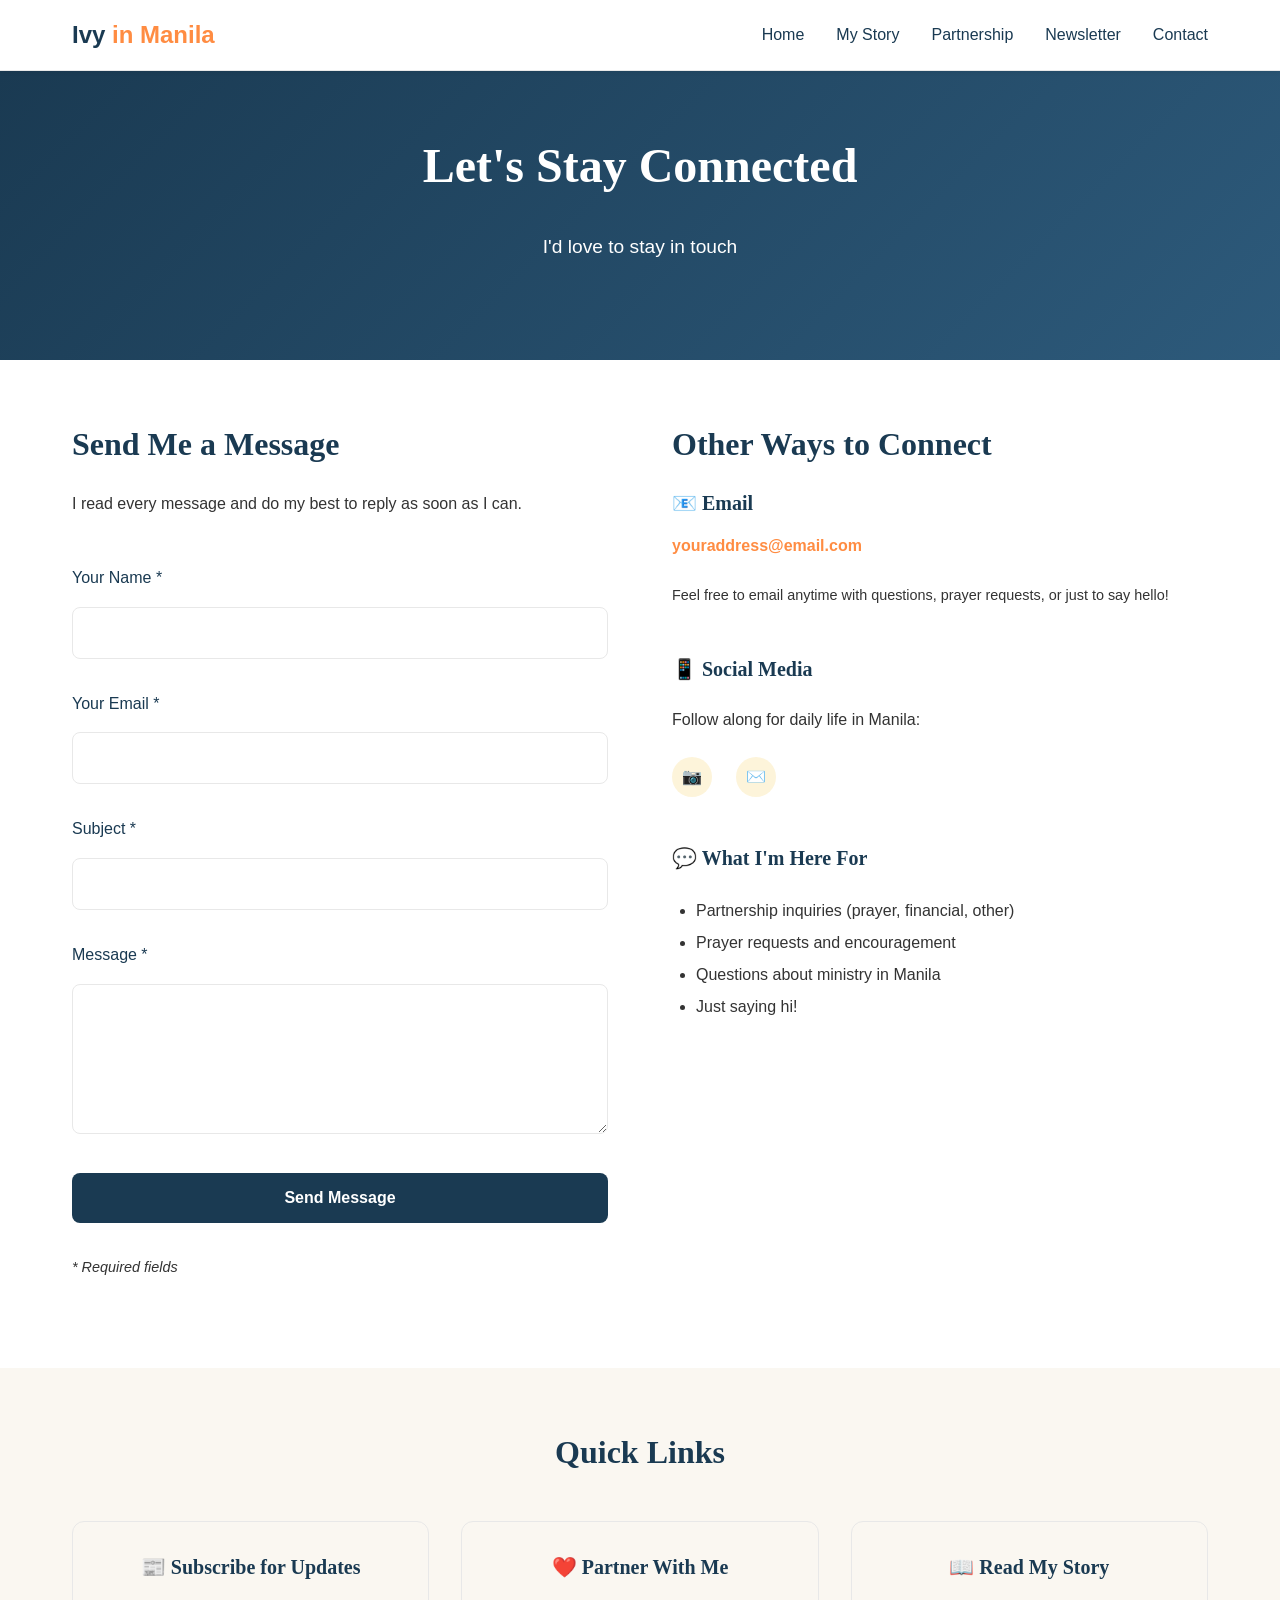
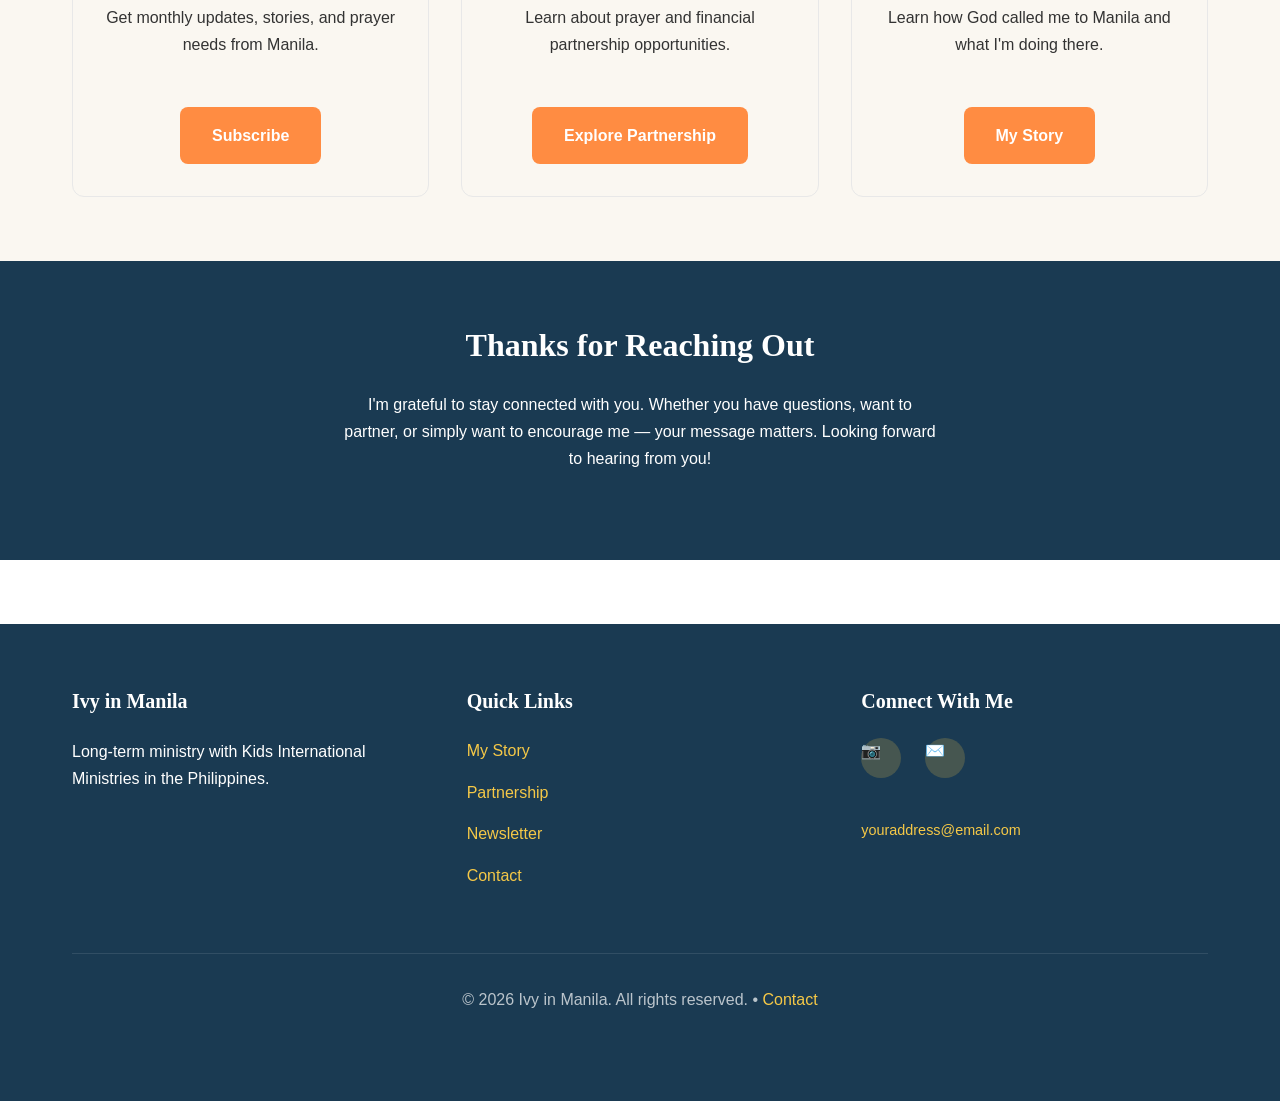
==== pages/contact.html @ c13c75f9 "Launch Ivy in Manila website with all core pages and integrations" ====
<!DOCTYPE html>
<html lang="en">
<head>
  <meta charset="UTF-8">
  <meta name="viewport" content="width=device-width, initial-scale=1.0">
  <meta name="description" content="Get in touch with Ivy - Questions about partnership, prayer, or ministry in Manila.">
  <title>Contact | Ivy in Manila</title>
  <link rel="stylesheet" href="../css/styles.css">
</head>
<body>
  <!-- Header & Navigation -->
  <header>
    <div class="container">
      <div class="header-content">
        <a href="../index.html" class="logo">Ivy <span class="logo-text">in Manila</span></a>
        <button class="menu-toggle" id="menuToggle">☰</button>
        <nav id="navMenu">
          <ul>
            <li><a href="../index.html">Home</a></li>
            <li><a href="my-story.html">My Story</a></li>
            <li><a href="partnership.html">Partnership</a></li>
            <li><a href="newsletter.html">Newsletter</a></li>
            <li><a href="contact.html">Contact</a></li>
          </ul>
        </nav>
      </div>
    </div>
  </header>

  <!-- Main Content -->
  <main>
    <!-- Hero Section -->
    <section class="hero">
      <div class="container">
        <h1>Let's Stay Connected</h1>
        <p class="hero-intro">I'd love to stay in touch</p>
      </div>
    </section>

    <!-- Contact Section -->
    <section class="section">
      <div class="container">
        <div class="grid grid-2" style="gap: var(--spacing-2xl); align-items: start;">
          <!-- Contact Form -->
          <div>
            <h2>Send Me a Message</h2>
            <p style="margin-bottom: var(--spacing-xl);">
              I read every message and do my best to reply as soon as I can.
            </p>

            <!-- Formspree Form -->
            <form action="https://formspree.io/f/YOUR_FORM_ID" method="POST">
              <div class="form-group">
                <label for="name">Your Name *</label>
                <input type="text" id="name" name="name" required>
              </div>

              <div class="form-group">
                <label for="email">Your Email *</label>
                <input type="email" id="email" name="email" required>
              </div>

              <div class="form-group">
                <label for="subject">Subject *</label>
                <input type="text" id="subject" name="subject" required>
              </div>

              <div class="form-group">
                <label for="message">Message *</label>
                <textarea id="message" name="message" required></textarea>
              </div>

              <button type="submit" class="btn btn-primary btn-block">Send Message</button>
            </form>

            <p style="margin-top: var(--spacing-lg); font-size: 0.9rem; color: var(--gray-dark);">
              <em>* Required fields</em>
            </p>
          </div>

          <!-- Contact Information -->
          <div>
            <h2>Other Ways to Connect</h2>

            <div style="margin-bottom: var(--spacing-xl);">
              <h4 style="margin-bottom: var(--spacing-sm);">📧 Email</h4>
              <p>
                <a href="mailto:youraddress@email.com" style="font-weight: 600; color: var(--orange-pumpkin);">
                  youraddress@email.com
                </a>
              </p>
              <p style="font-size: 0.9rem; color: var(--gray-dark);">
                Feel free to email anytime with questions, prayer requests, or just to say hello!
              </p>
            </div>

            <div style="margin-bottom: var(--spacing-xl);">
              <h4 style="margin-bottom: var(--spacing-md);">📱 Social Media</h4>
              <p style="margin-bottom: var(--spacing-md);">Follow along for daily life in Manila:</p>
              <div class="footer-socials">
                <a href="https://instagram.com/yourhandle" target="_blank" class="social-icon" title="Instagram">📷</a>
                <a href="mailto:youraddress@email.com" class="social-icon" title="Email">✉️</a>
              </div>
            </div>

            <div>
              <h4 style="margin-bottom: var(--spacing-md);">💬 What I'm Here For</h4>
              <ul style="margin-left: var(--spacing-md); color: var(--gray-dark); line-height: 2;">
                <li>Partnership inquiries (prayer, financial, other)</li>
                <li>Prayer requests and encouragement</li>
                <li>Questions about ministry in Manila</li>
                <li>Just saying hi!</li>
              </ul>
            </div>
          </div>
        </div>
      </div>
    </section>

    <!-- Quick Links Section -->
    <section class="section section-light">
      <div class="container">
        <h2 class="text-center">Quick Links</h2>
        <div class="grid grid-3" style="margin-top: var(--spacing-xl);">
          <div class="card card-light text-center">
            <h4>📰 Subscribe for Updates</h4>
            <p>Get monthly updates, stories, and prayer needs from Manila.</p>
            <a href="newsletter.html" class="btn btn-secondary" style="margin-top: var(--spacing-md);">Subscribe</a>
          </div>

          <div class="card card-light text-center">
            <h4>❤️ Partner With Me</h4>
            <p>Learn about prayer and financial partnership opportunities.</p>
            <a href="partnership.html" class="btn btn-secondary" style="margin-top: var(--spacing-md);">Explore Partnership</a>
          </div>

          <div class="card card-light text-center">
            <h4>📖 Read My Story</h4>
            <p>Learn how God called me to Manila and what I'm doing there.</p>
            <a href="my-story.html" class="btn btn-secondary" style="margin-top: var(--spacing-md);">My Story</a>
          </div>
        </div>
      </div>
    </section>

    <!-- Final Message Section -->
    <section class="section section-navy">
      <div class="container text-center">
        <h2>Thanks for Reaching Out</h2>
        <p style="max-width: 600px; margin-left: auto; margin-right: auto;">
          I'm grateful to stay connected with you. Whether you have questions, want to partner, or simply want to encourage me — your message matters. Looking forward to hearing from you!
        </p>
      </div>
    </section>
  </main>

  <!-- Footer -->
  <footer>
    <div class="container">
      <div class="footer-content">
        <div class="footer-section">
          <h4>Ivy in Manila</h4>
          <p>Long-term ministry with Kids International Ministries in the Philippines.</p>
        </div>
        <div class="footer-section">
          <h4>Quick Links</h4>
          <a href="my-story.html">My Story</a>
          <a href="partnership.html">Partnership</a>
          <a href="newsletter.html">Newsletter</a>
          <a href="contact.html">Contact</a>
        </div>
        <div class="footer-section">
          <h4>Connect With Me</h4>
          <div class="footer-socials">
            <a href="https://instagram.com" class="social-icon" title="Instagram">📷</a>
            <a href="mailto:youraddress@email.com" class="social-icon" title="Email">✉️</a>
          </div>
          <p style="margin-top: var(--spacing-md); font-size: 0.9rem;">
            <a href="mailto:youraddress@email.com" style="color: var(--yellow-honey);">youraddress@email.com</a>
          </p>
        </div>
      </div>
      <div class="footer-bottom">
        <p>&copy; 2026 Ivy in Manila. All rights reserved. • <a href="contact.html" style="color: var(--yellow-honey);">Contact</a></p>
      </div>
    </div>
  </footer>

  <!-- JavaScript -->
  <script src="../js/main.js"></script>
</body>
</html>
---- css/styles.css ----
/* 
  Ivy in Manila - CSS Design System
  Color Palette: Navy Blue, Honey Yellow, Pumpkin Orange, Oatmilk Beige
*/

/* ========================
   CSS Variables / Colors
   ======================== */
:root {
  --navy-dark: #1a3a52;
  --navy-medium: #2d5a7b;
  --navy-light: #4a7ba7;
  
  --yellow-honey: #f5c847;
  --yellow-light: #fdd876;
  
  --orange-pumpkin: #ff8c42;
  --orange-light: #ffb084;
  
  --beige-oat: #f5ede4;
  --beige-light: #faf7f1;
  
  --white: #ffffff;
  --gray-light: #f9f9f9;
  --gray-medium: #e8e8e8;
  --gray-dark: #333333;
  
  /* Typography */
  --font-primary: -apple-system, BlinkMacSystemFont, 'Segoe UI', 'Roboto', 'Oxygen', 'Ubuntu', 'Cantarell', sans-serif;
  --font-secondary: 'Georgia', 'Garamond', serif;
  
  /* Spacing */
  --spacing-xs: 0.5rem;
  --spacing-sm: 1rem;
  --spacing-md: 1.5rem;
  --spacing-lg: 2rem;
  --spacing-xl: 3rem;
  --spacing-2xl: 4rem;
  
  /* Border Radius */
  --radius-sm: 4px;
  --radius-md: 8px;
  --radius-lg: 12px;
  
  /* Transitions */
  --transition: all 0.3s ease;
}

/* ========================
   Reset & Base Styles
   ======================== */
* {
  margin: 0;
  padding: 0;
  box-sizing: border-box;
}

html {
  scroll-behavior: smooth;
}

body {
  font-family: var(--font-primary);
  color: var(--gray-dark);
  background-color: var(--white);
  line-height: 1.6;
  font-size: 16px;
}

img {
  max-width: 100%;
  height: auto;
  display: block;
}

a {
  color: var(--navy-dark);
  text-decoration: none;
  transition: var(--transition);
}

a:hover {
  color: var(--orange-pumpkin);
}

h1, h2, h3, h4, h5, h6 {
  font-family: var(--font-secondary);
  color: var(--navy-dark);
  margin-bottom: var(--spacing-md);
  line-height: 1.3;
}

h1 {
  font-size: 2.5rem;
  font-weight: 700;
}

h2 {
  font-size: 2rem;
  font-weight: 700;
}

h3 {
  font-size: 1.5rem;
  font-weight: 600;
}

h4 {
  font-size: 1.25rem;
  font-weight: 600;
}

p {
  margin-bottom: var(--spacing-md);
  font-size: 1rem;
  line-height: 1.7;
}

/* ========================
   Layout & Container
   ======================== */
.container {
  max-width: 1200px;
  margin: 0 auto;
  padding: 0 var(--spacing-lg);
}

.section {
  padding: var(--spacing-2xl) 0;
}

.section-light {
  background-color: var(--beige-light);
}

.section-navy {
  background-color: var(--navy-dark);
  color: var(--white);
}

.section-navy h2,
.section-navy h3 {
  color: var(--white);
}

.section-navy a {
  color: var(--yellow-honey);
}

.section-navy a:hover {
  color: var(--white);
}

/* ========================
   Navigation & Header
   ======================== */
header {
  background-color: var(--white);
  border-bottom: 1px solid var(--gray-medium);
  position: sticky;
  top: 0;
  z-index: 100;
  box-shadow: 0 2px 4px rgba(0, 0, 0, 0.05);
}

.header-content {
  display: flex;
  justify-content: space-between;
  align-items: center;
  padding: var(--spacing-sm) 0;
}

.logo {
  font-size: 1.5rem;
  font-weight: 700;
  color: var(--navy-dark);
  text-decoration: none;
}

.logo-text {
  color: var(--orange-pumpkin);
}

nav ul {
  display: flex;
  list-style: none;
  gap: var(--spacing-lg);
}

nav a {
  color: var(--navy-dark);
  font-weight: 500;
  transition: var(--transition);
}

nav a:hover {
  color: var(--orange-pumpkin);
  border-bottom: 2px solid var(--orange-pumpkin);
}

/* Mobile Menu Toggle */
.menu-toggle {
  display: none;
  background: none;
  border: none;
  font-size: 1.5rem;
  cursor: pointer;
  color: var(--navy-dark);
}

/* ========================
   Buttons
   ======================== */
.btn {
  display: inline-block;
  padding: var(--spacing-sm) var(--spacing-lg);
  border-radius: var(--radius-md);
  font-size: 1rem;
  font-weight: 600;
  text-align: center;
  cursor: pointer;
  transition: var(--transition);
  border: none;
  text-decoration: none;
  font-family: var(--font-primary);
}

.btn-primary {
  background-color: var(--navy-dark);
  color: var(--white);
}

.btn-primary:hover {
  background-color: var(--navy-medium);
  transform: translateY(-2px);
  box-shadow: 0 4px 12px rgba(26, 58, 82, 0.3);
}

.btn-secondary {
  background-color: var(--orange-pumpkin);
  color: var(--white);
}

.btn-secondary:hover {
  background-color: #ff7a2f;
  transform: translateY(-2px);
  box-shadow: 0 4px 12px rgba(255, 140, 66, 0.3);
}

.btn-tertiary {
  background-color: var(--yellow-honey);
  color: var(--navy-dark);
}

.btn-tertiary:hover {
  background-color: var(--yellow-light);
  transform: translateY(-2px);
  box-shadow: 0 4px 12px rgba(245, 200, 71, 0.3);
}

.btn-outline {
  background-color: transparent;
  color: var(--navy-dark);
  border: 2px solid var(--navy-dark);
}

.btn-outline:hover {
  background-color: var(--navy-dark);
  color: var(--white);
}

.btn-block {
  display: block;
  width: 100%;
}

/* ========================
   Cards & Components
   ======================== */
.card {
  background-color: var(--white);
  border-radius: var(--radius-lg);
  padding: var(--spacing-lg);
  box-shadow: 0 2px 8px rgba(0, 0, 0, 0.1);
  transition: var(--transition);
}

.card:hover {
  box-shadow: 0 4px 16px rgba(0, 0, 0, 0.15);
  transform: translateY(-4px);
}

.card-light {
  background-color: var(--beige-light);
  box-shadow: none;
  border: 1px solid var(--gray-medium);
}

.stat-box {
  text-align: center;
  padding: var(--spacing-lg);
  background-color: var(--beige-light);
  border-radius: var(--radius-lg);
  border-left: 4px solid var(--orange-pumpkin);
}

.stat-box-number {
  font-size: 2rem;
  font-weight: 700;
  color: var(--orange-pumpkin);
  font-family: var(--font-secondary);
}

.stat-box-label {
  font-size: 0.95rem;
  color: var(--gray-dark);
  margin-top: var(--spacing-xs);
}

/* ========================
   Forms
   ======================== */
form {
  max-width: 600px;
  margin: 0 auto;
}

.form-group {
  margin-bottom: var(--spacing-lg);
}

label {
  display: block;
  margin-bottom: var(--spacing-sm);
  font-weight: 500;
  color: var(--navy-dark);
}

input[type="text"],
input[type="email"],
input[type="phone"],
input[type="date"],
textarea,
select {
  width: 100%;
  padding: var(--spacing-sm);
  border: 1px solid var(--gray-medium);
  border-radius: var(--radius-md);
  font-family: var(--font-primary);
  font-size: 1rem;
  transition: var(--transition);
}

input:focus,
textarea:focus,
select:focus {
  outline: none;
  border-color: var(--navy-dark);
  box-shadow: 0 0 0 3px rgba(26, 58, 82, 0.1);
}

textarea {
  resize: vertical;
  min-height: 150px;
}

/* ========================
   Grid System
   ======================== */
.grid {
  display: grid;
  gap: var(--spacing-lg);
}

.grid-2 {
  grid-template-columns: repeat(2, 1fr);
}

.grid-3 {
  grid-template-columns: repeat(3, 1fr);
}

.grid-4 {
  grid-template-columns: repeat(4, 1fr);
}

/* ========================
   Footer
   ======================== */
footer {
  background-color: var(--navy-dark);
  color: var(--white);
  padding: var(--spacing-2xl) 0;
  margin-top: var(--spacing-2xl);
}

.footer-content {
  display: grid;
  grid-template-columns: repeat(auto-fit, minmax(250px, 1fr));
  gap: var(--spacing-xl);
  margin-bottom: var(--spacing-xl);
}

.footer-section h4 {
  color: var(--white);
  margin-bottom: var(--spacing-md);
}

.footer-section a {
  color: var(--yellow-honey);
  display: block;
  margin-bottom: var(--spacing-sm);
}

.footer-section a:hover {
  color: var(--white);
}

.footer-socials {
  display: flex;
  gap: var(--spacing-md);
  margin-top: var(--spacing-md);
}

.social-icon {
  display: inline-flex;
  align-items: center;
  justify-content: center;
  width: 40px;
  height: 40px;
  background-color: rgba(245, 200, 71, 0.2);
  border-radius: 50%;
  color: var(--yellow-honey);
  transition: var(--transition);
  text-decoration: none;
}

.social-icon:hover {
  background-color: var(--yellow-honey);
  color: var(--navy-dark);
}

.footer-bottom {
  border-top: 1px solid rgba(255, 255, 255, 0.1);
  padding-top: var(--spacing-lg);
  text-align: center;
  font-size: 0.9rem;
  color: rgba(255, 255, 255, 0.7);
}

/* ========================
   Hero Section
   ======================== */
.hero {
  padding: var(--spacing-2xl) 0;
  background: linear-gradient(135deg, var(--navy-dark) 0%, var(--navy-medium) 100%);
  color: var(--white);
  text-align: center;
}

.hero h1 {
  color: var(--white);
  font-size: 3rem;
  margin-bottom: var(--spacing-lg);
}

.hero-intro {
  font-size: 1.2rem;
  margin-bottom: var(--spacing-lg);
  max-width: 700px;
  margin-left: auto;
  margin-right: auto;
  line-height: 1.8;
}

.hero-ctas {
  display: flex;
  gap: var(--spacing-md);
  justify-content: center;
  flex-wrap: wrap;
  margin-top: var(--spacing-xl);
}

/* ========================
   Responsive Design
   ======================== */
@media (max-width: 768px) {
  h1 {
    font-size: 2rem;
  }
  
  h2 {
    font-size: 1.5rem;
  }
  
  h3 {
    font-size: 1.25rem;
  }
  
  .container {
    padding: 0 var(--spacing-md);
  }
  
  .section {
    padding: var(--spacing-xl) 0;
  }
  
  nav ul {
    display: none;
    position: absolute;
    top: 60px;
    right: 0;
    left: 0;
    flex-direction: column;
    background-color: var(--white);
    gap: 0;
    border-bottom: 1px solid var(--gray-medium);
  }
  
  nav ul.active {
    display: flex;
  }
  
  nav a {
    display: block;
    padding: var(--spacing-md);
    border-bottom: 1px solid var(--gray-medium);
  }
  
  .menu-toggle {
    display: block;
  }
  
  .grid-2,
  .grid-3,
  .grid-4 {
    grid-template-columns: 1fr;
  }
  
  .hero h1 {
    font-size: 2rem;
  }
  
  .hero-ctas {
    flex-direction: column;
  }
  
  .btn {
    width: 100%;
  }
  
  .footer-content {
    grid-template-columns: 1fr;
  }
}

@media (max-width: 480px) {
  :root {
    font-size: 14px;
  }
  
  h1 {
    font-size: 1.5rem;
  }
  
  h2 {
    font-size: 1.25rem;
  }
  
  h3 {
    font-size: 1.1rem;
  }
  
  .container {
    padding: 0 var(--spacing-sm);
  }
  
  .stat-box {
    padding: var(--spacing-md);
  }
  
  .stat-box-number {
    font-size: 1.5rem;
  }
  
  .hero-intro {
    font-size: 1rem;
  }
}

/* ========================
   Utility Classes
   ======================== */
.text-center {
  text-align: center;
}

.text-right {
  text-align: right;
}

.mt-md {
  margin-top: var(--spacing-md);
}

.mt-lg {
  margin-top: var(--spacing-lg);
}

.mb-md {
  margin-bottom: var(--spacing-md);
}

.mb-lg {
  margin-bottom: var(--spacing-lg);
}

.py-lg {
  padding: var(--spacing-lg) 0;
}

.py-2xl {
  padding: var(--spacing-2xl) 0;
}

.highlight {
  color: var(--orange-pumpkin);
  font-weight: 600;
}

.highlight-yellow {
  color: var(--yellow-honey);
  font-weight: 600;
}
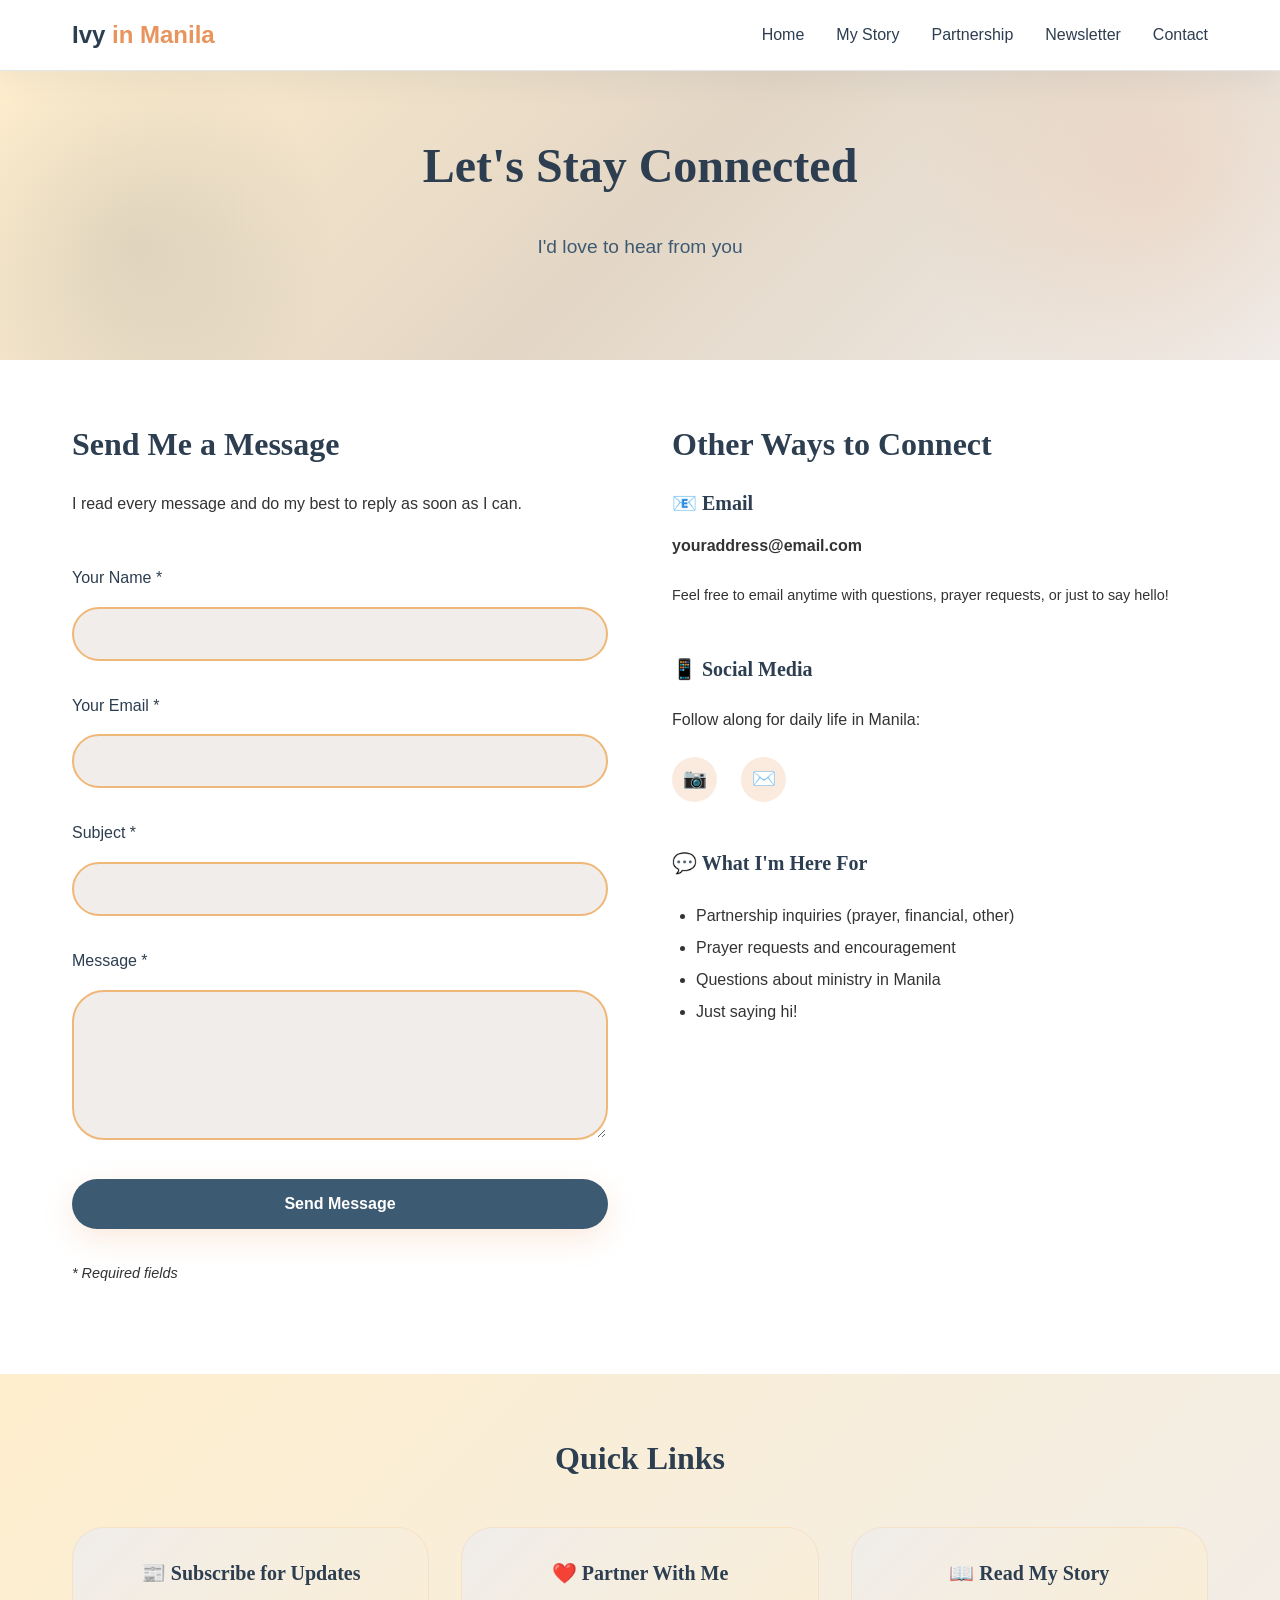
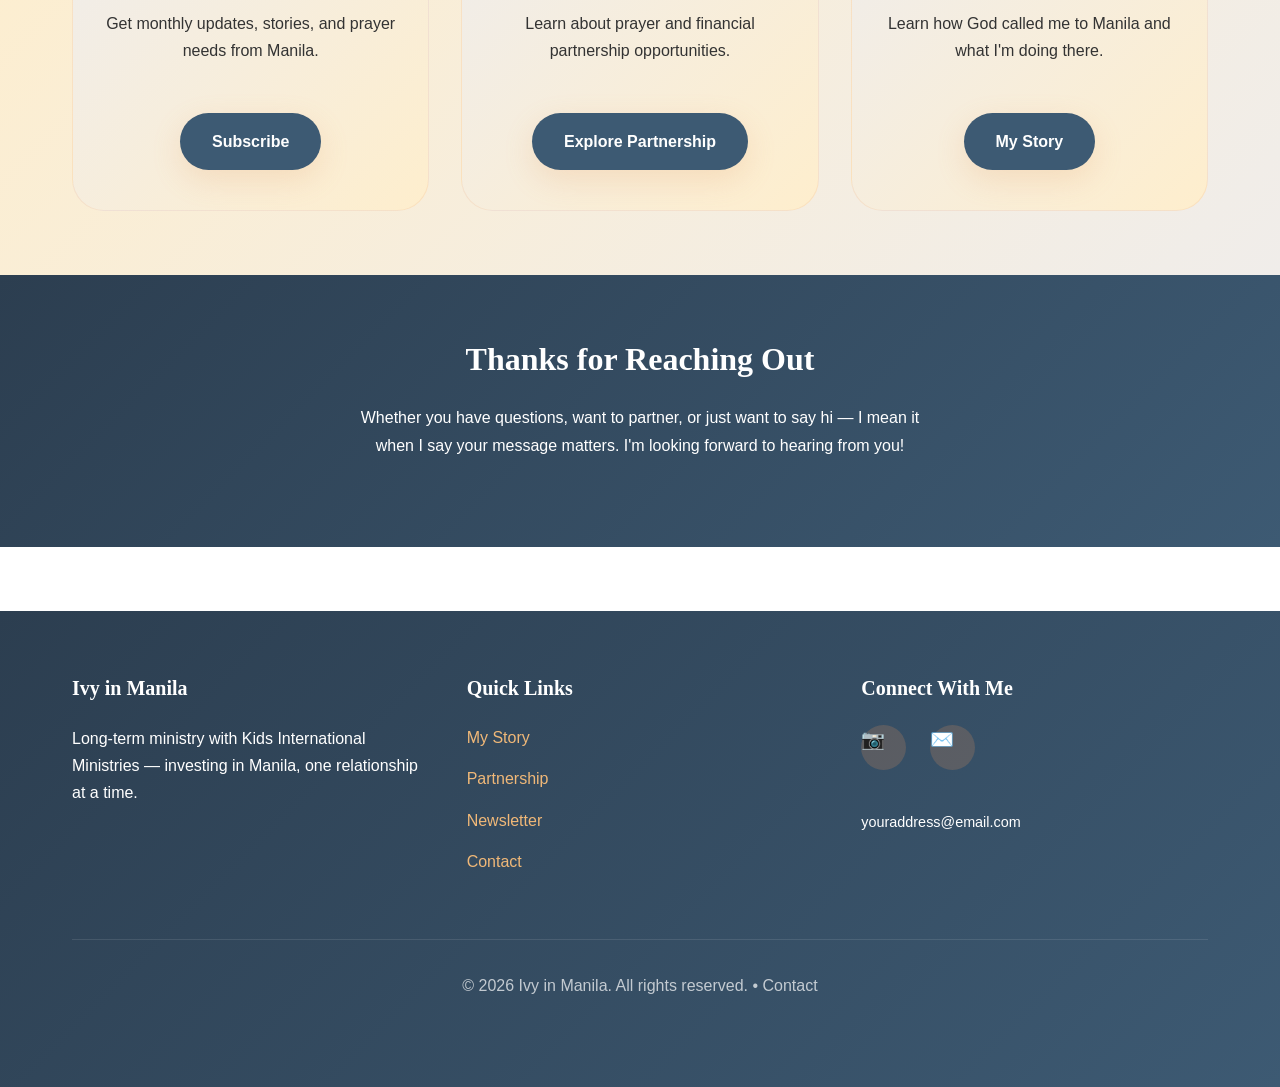
==== commit dc627666: "Implement Edi's copy edits: improve clarity, tone, and fundraising effectiveness - Fix grammar issue" ====
--- a/pages/contact.html
+++ b/pages/contact.html
@@ -33,7 +33,7 @@
     <section class="hero">
       <div class="container">
         <h1>Let's Stay Connected</h1>
-        <p class="hero-intro">I'd love to stay in touch</p>
+        <p class="hero-intro">I'd love to hear from you</p>
       </div>
     </section>
 
@@ -148,7 +148,7 @@
       <div class="container text-center">
         <h2>Thanks for Reaching Out</h2>
         <p style="max-width: 600px; margin-left: auto; margin-right: auto;">
-          I'm grateful to stay connected with you. Whether you have questions, want to partner, or simply want to encourage me — your message matters. Looking forward to hearing from you!
+          Whether you have questions, want to partner, or just want to say hi — I mean it when I say your message matters. I'm looking forward to hearing from you!
         </p>
       </div>
     </section>
@@ -160,7 +160,7 @@
       <div class="footer-content">
         <div class="footer-section">
           <h4>Ivy in Manila</h4>
-          <p>Long-term ministry with Kids International Ministries in the Philippines.</p>
+          <p>Long-term ministry with Kids International Ministries — investing in Manila, one relationship at a time.</p>
         </div>
         <div class="footer-section">
           <h4>Quick Links</h4>
--- a/css/styles.css
+++ b/css/styles.css
@@ -1,24 +1,23 @@
 /* 
-  Ivy in Manila - CSS Design System
-  Color Palette: Navy Blue, Honey Yellow, Pumpkin Orange, Oatmilk Beige
+  Ivy in Manila - Warm, Inviting Design System
+  Color Palette: Warm browns, creams, slate blues, taupe
+  Features: Soft animations, Parallax scrolling, Rounded edges, Sticky elements
+  Designed for minimal, clean, friendly, and inviting aesthetic
 */
 
 /* ========================
    CSS Variables / Colors
    ======================== */
 :root {
-  --navy-dark: #1a3a52;
-  --navy-medium: #2d5a7b;
-  --navy-light: #4a7ba7;
-  
-  --yellow-honey: #f5c847;
-  --yellow-light: #fdd876;
-  
-  --orange-pumpkin: #ff8c42;
-  --orange-light: #ffb084;
-  
-  --beige-oat: #f5ede4;
-  --beige-light: #faf7f1;
+  /* Soft, Cohesive Color Palette: Navy & Honey */
+  --navy-soft: #3D5A73;
+  --navy-dark: #2C3E50;
+  --honey-warm: #E8945C;
+  --honey-pale: #F0B878;
+  --cream-pale: #FEEECD;
+  --cream-warm: #E3D6C5;
+  --cream-extra-light: #F0EDEA;
+  --taupe-muted: #A0957E;
   
   --white: #ffffff;
   --gray-light: #f9f9f9;
@@ -37,13 +36,142 @@
   --spacing-xl: 3rem;
   --spacing-2xl: 4rem;
   
-  /* Border Radius */
-  --radius-sm: 4px;
-  --radius-md: 8px;
-  --radius-lg: 12px;
-  
-  /* Transitions */
-  --transition: all 0.3s ease;
+  /* Soft Rounded Border Radius */
+  --radius-sm: 12px;
+  --radius-md: 20px;
+  --radius-lg: 32px;
+  
+  /* Smooth Transitions */
+  --transition: all 0.3s cubic-bezier(0.25, 0.46, 0.45, 0.94);
+  --transition-slow: all 0.5s cubic-bezier(0.25, 0.46, 0.45, 0.94);
+  --transition-bounce: all 0.6s cubic-bezier(0.34, 1.56, 0.64, 1);
+}
+
+/* ========================
+   Soft Animations
+   ======================== */
+@keyframes fadeInUp {
+  from {
+    opacity: 0;
+    transform: translateY(30px);
+  }
+  to {
+    opacity: 1;
+    transform: translateY(0);
+  }
+}
+
+@keyframes fadeInDown {
+  from {
+    opacity: 0;
+    transform: translateY(-30px);
+  }
+  to {
+    opacity: 1;
+    transform: translateY(0);
+  }
+}
+
+@keyframes fadeInLeft {
+  from {
+    opacity: 0;
+    transform: translateX(-30px);
+  }
+  to {
+    opacity: 1;
+    transform: translateX(0);
+  }
+}
+
+@keyframes fadeInRight {
+  from {
+    opacity: 0;
+    transform: translateX(30px);
+  }
+  to {
+    opacity: 1;
+    transform: translateX(0);
+  }
+}
+
+@keyframes softFloat {
+  0%, 100% {
+    transform: translateY(0px);
+  }
+  50% {
+    transform: translateY(-10px);
+  }
+}
+
+@keyframes softScale {
+  from {
+    opacity: 0;
+    transform: scale(0.95);
+  }
+  to {
+    opacity: 1;
+    transform: scale(1);
+  }
+}
+
+@keyframes glow {
+  0%, 100% {
+    box-shadow: 0 10px 30px rgba(217, 70, 166, 0.15);
+  }
+  50% {
+    box-shadow: 0 15px 40px rgba(217, 70, 166, 0.25);
+  }
+}
+
+@keyframes slideInUp {
+  from {
+    opacity: 0;
+    transform: translateY(60px);
+  }
+  to {
+    opacity: 1;
+    transform: translateY(0);
+  }
+}
+
+.animate-fade-in {
+  animation: fadeInUp 0.8s ease-out forwards;
+}
+
+.animate-fade-in-down {
+  animation: fadeInDown 0.8s ease-out forwards;
+}
+
+.animate-fade-in-left {
+  animation: fadeInLeft 0.8s ease-out forwards;
+}
+
+.animate-fade-in-right {
+  animation: fadeInRight 0.8s ease-out forwards;
+}
+
+.animate-float {
+  animation: softFloat 3s ease-in-out infinite;
+}
+
+.animate-scale {
+  animation: softScale 0.8s ease-out forwards;
+}
+
+/* Parallax Effect Support */
+.parallax-section {
+  position: relative;
+  overflow: hidden;
+}
+
+.parallax-bg {
+  position: absolute;
+  top: 0;
+  left: 0;
+  width: 100%;
+  height: 100%;
+  object-fit: cover;
+  will-change: transform;
 }
 
 /* ========================
@@ -74,13 +202,13 @@
 }
 
 a {
-  color: var(--navy-dark);
+  color: var(--navy-soft);
   text-decoration: none;
   transition: var(--transition);
 }
 
 a:hover {
-  color: var(--orange-pumpkin);
+  color: var(--honey-warm);
 }
 
 h1, h2, h3, h4, h5, h6 {
@@ -127,14 +255,15 @@
 
 .section {
   padding: var(--spacing-2xl) 0;
+  animation: fadeInUp 0.8s ease-out;
 }
 
 .section-light {
-  background-color: var(--beige-light);
+  background: linear-gradient(135deg, var(--cream-pale) 0%, var(--cream-extra-light) 100%);
 }
 
 .section-navy {
-  background-color: var(--navy-dark);
+  background: linear-gradient(135deg, var(--navy-dark) 0%, var(--navy-soft) 100%);
   color: var(--white);
 }
 
@@ -144,7 +273,7 @@
 }
 
 .section-navy a {
-  color: var(--yellow-honey);
+  color: var(--honey-pale);
 }
 
 .section-navy a:hover {
@@ -155,12 +284,18 @@
    Navigation & Header
    ======================== */
 header {
-  background-color: var(--white);
-  border-bottom: 1px solid var(--gray-medium);
+  background-color: rgba(255, 255, 255, 0.98);
+  border-bottom: 1px solid rgba(61, 90, 115, 0.15);
   position: sticky;
   top: 0;
   z-index: 100;
-  box-shadow: 0 2px 4px rgba(0, 0, 0, 0.05);
+  box-shadow: 0 8px 32px rgba(61, 90, 115, 0.08);
+  backdrop-filter: blur(10px);
+  transition: var(--transition-slow);
+}
+
+header:hover {
+  box-shadow: 0 12px 40px rgba(61, 90, 115, 0.12);
 }
 
 .header-content {
@@ -178,7 +313,7 @@
 }
 
 .logo-text {
-  color: var(--orange-pumpkin);
+  color: var(--honey-warm);
 }
 
 nav ul {
@@ -191,11 +326,27 @@
   color: var(--navy-dark);
   font-weight: 500;
   transition: var(--transition);
+  position: relative;
+  padding-bottom: 4px;
+}
+
+nav a:after {
+  content: '';
+  position: absolute;
+  bottom: 0;
+  left: 0;
+  width: 0;
+  height: 2px;
+  background: var(--honey-warm);
+  transition: width 0.3s ease;
 }
 
 nav a:hover {
-  color: var(--orange-pumpkin);
-  border-bottom: 2px solid var(--orange-pumpkin);
+  color: var(--honey-warm);
+}
+
+nav a:hover:after {
+  width: 100%;
 }
 
 /* Mobile Menu Toggle */
@@ -214,58 +365,63 @@
 .btn {
   display: inline-block;
   padding: var(--spacing-sm) var(--spacing-lg);
-  border-radius: var(--radius-md);
+  border-radius: var(--radius-lg);
   font-size: 1rem;
   font-weight: 600;
   text-align: center;
   cursor: pointer;
-  transition: var(--transition);
+  transition: var(--transition-slow);
   border: none;
   text-decoration: none;
   font-family: var(--font-primary);
+  box-shadow: 0 10px 30px rgba(232, 148, 92, 0.2);
+  position: relative;
+  overflow: hidden;
+}
+
+.btn:hover {
+  transform: translateY(-4px);
+  box-shadow: 0 15px 40px rgba(232, 148, 92, 0.3);
 }
 
 .btn-primary {
+  background-color: var(--navy-soft);
+  color: var(--white);
+}
+
+.btn-primary:hover {
   background-color: var(--navy-dark);
-  color: var(--white);
-}
-
-.btn-primary:hover {
-  background-color: var(--navy-medium);
-  transform: translateY(-2px);
-  box-shadow: 0 4px 12px rgba(26, 58, 82, 0.3);
 }
 
 .btn-secondary {
-  background-color: var(--orange-pumpkin);
+  background-color: var(--navy-soft);
   color: var(--white);
 }
 
 .btn-secondary:hover {
-  background-color: #ff7a2f;
-  transform: translateY(-2px);
-  box-shadow: 0 4px 12px rgba(255, 140, 66, 0.3);
+  background-color: var(--navy-dark);
 }
 
 .btn-tertiary {
-  background-color: var(--yellow-honey);
+  background-color: var(--honey-warm);
   color: var(--navy-dark);
 }
 
 .btn-tertiary:hover {
-  background-color: var(--yellow-light);
-  transform: translateY(-2px);
-  box-shadow: 0 4px 12px rgba(245, 200, 71, 0.3);
+  background-color: var(--navy-soft);
+  color: var(--white);
 }
 
 .btn-outline {
   background-color: transparent;
-  color: var(--navy-dark);
-  border: 2px solid var(--navy-dark);
+  color: var(--navy-soft);
+  border: 2px solid var(--navy-soft);
+  box-shadow: none;
 }
 
 .btn-outline:hover {
-  background-color: var(--navy-dark);
+  background-color: var(--navy-soft);
+  border-color: var(--navy-soft);
   color: var(--white);
 }
 
@@ -281,39 +437,47 @@
   background-color: var(--white);
   border-radius: var(--radius-lg);
   padding: var(--spacing-lg);
-  box-shadow: 0 2px 8px rgba(0, 0, 0, 0.1);
-  transition: var(--transition);
+  box-shadow: 0 10px 35px rgba(61, 90, 115, 0.1);
+  transition: var(--transition-slow);
+  border: 1px solid rgba(61, 90, 115, 0.15);
 }
 
 .card:hover {
-  box-shadow: 0 4px 16px rgba(0, 0, 0, 0.15);
-  transform: translateY(-4px);
+  box-shadow: 0 20px 50px rgba(61, 90, 115, 0.15);
+  transform: translateY(-8px);
 }
 
 .card-light {
-  background-color: var(--beige-light);
+  background: linear-gradient(135deg, var(--cream-extra-light) 0%, var(--cream-pale) 100%);
   box-shadow: none;
-  border: 1px solid var(--gray-medium);
+  border: 1px solid rgba(232, 148, 92, 0.15);
 }
 
 .stat-box {
   text-align: center;
   padding: var(--spacing-lg);
-  background-color: var(--beige-light);
+  background: linear-gradient(135deg, var(--cream-extra-light) 0%, var(--cream-warm) 100%);
   border-radius: var(--radius-lg);
-  border-left: 4px solid var(--orange-pumpkin);
+  border-left: 4px solid var(--honey-warm);
+  box-shadow: 0 10px 30px rgba(232, 148, 92, 0.12);
+  transition: var(--transition-slow);
+}
+
+.stat-box:hover {
+  transform: translateY(-4px);
+  box-shadow: 0 15px 40px rgba(232, 148, 92, 0.2);
 }
 
 .stat-box-number {
   font-size: 2rem;
   font-weight: 700;
-  color: var(--orange-pumpkin);
+  color: var(--navy-soft);
   font-family: var(--font-secondary);
 }
 
 .stat-box-label {
   font-size: 0.95rem;
-  color: var(--gray-dark);
+  color: var(--navy-dark);
   margin-top: var(--spacing-xs);
 }
 
@@ -344,19 +508,21 @@
 select {
   width: 100%;
   padding: var(--spacing-sm);
-  border: 1px solid var(--gray-medium);
-  border-radius: var(--radius-md);
+  border: 2px solid var(--honey-pale);
+  border-radius: var(--radius-lg);
   font-family: var(--font-primary);
   font-size: 1rem;
   transition: var(--transition);
+  background-color: var(--cream-extra-light);
 }
 
 input:focus,
 textarea:focus,
 select:focus {
   outline: none;
-  border-color: var(--navy-dark);
-  box-shadow: 0 0 0 3px rgba(26, 58, 82, 0.1);
+  border-color: var(--honey-warm);
+  background-color: var(--white);
+  box-shadow: 0 0 0 4px rgba(232, 148, 92, 0.15);
 }
 
 textarea {
@@ -388,7 +554,7 @@
    Footer
    ======================== */
 footer {
-  background-color: var(--navy-dark);
+  background: linear-gradient(135deg, var(--navy-dark) 0%, var(--navy-soft) 100%);
   color: var(--white);
   padding: var(--spacing-2xl) 0;
   margin-top: var(--spacing-2xl);
@@ -407,13 +573,15 @@
 }
 
 .footer-section a {
-  color: var(--yellow-honey);
+  color: var(--honey-pale);
   display: block;
   margin-bottom: var(--spacing-sm);
+  transition: var(--transition);
 }
 
 .footer-section a:hover {
   color: var(--white);
+  transform: translateX(5px);
 }
 
 .footer-socials {
@@ -426,18 +594,20 @@
   display: inline-flex;
   align-items: center;
   justify-content: center;
-  width: 40px;
-  height: 40px;
-  background-color: rgba(245, 200, 71, 0.2);
+  width: 45px;
+  height: 45px;
+  background-color: rgba(232, 148, 92, 0.2);
   border-radius: 50%;
-  color: var(--yellow-honey);
+  color: var(--honey-pale);
   transition: var(--transition);
   text-decoration: none;
+  font-size: 1.2rem;
 }
 
 .social-icon:hover {
-  background-color: var(--yellow-honey);
+  background-color: var(--honey-warm);
   color: var(--navy-dark);
+  transform: scale(1.1);
 }
 
 .footer-bottom {
@@ -453,15 +623,47 @@
    ======================== */
 .hero {
   padding: var(--spacing-2xl) 0;
-  background: linear-gradient(135deg, var(--navy-dark) 0%, var(--navy-medium) 100%);
-  color: var(--white);
+  background: linear-gradient(135deg, var(--cream-pale) 0%, var(--cream-warm) 50%, var(--cream-extra-light) 100%);
+  color: var(--navy-dark);
   text-align: center;
+  position: relative;
+  overflow: hidden;
+}
+
+.hero::before {
+  content: '';
+  position: absolute;
+  top: -50%;
+  right: -10%;
+  width: 500px;
+  height: 500px;
+  background: radial-gradient(circle, rgba(232, 148, 92, 0.15) 0%, transparent 70%);
+  border-radius: 50%;
+  pointer-events: none;
+}
+
+.hero::after {
+  content: '';
+  position: absolute;
+  bottom: -30%;
+  left: -5%;
+  width: 400px;
+  height: 400px;
+  background: radial-gradient(circle, rgba(44, 62, 80, 0.1) 0%, transparent 70%);
+  border-radius: 50%;
+  pointer-events: none;
+}
+
+.hero > .container {
+  position: relative;
+  z-index: 1;
 }
 
 .hero h1 {
-  color: var(--white);
+  color: var(--navy-dark);
   font-size: 3rem;
   margin-bottom: var(--spacing-lg);
+  animation: fadeInDown 1s ease-out;
 }
 
 .hero-intro {
@@ -471,6 +673,8 @@
   margin-left: auto;
   margin-right: auto;
   line-height: 1.8;
+  animation: fadeInUp 1s ease-out 0.2s both;
+  color: var(--navy-soft);
 }
 
 .hero-ctas {
@@ -482,8 +686,445 @@
 }
 
 /* ========================
+   Hero Carousel — Cinematic
+   ======================== */
+.hero-carousel {
+  position: relative;
+  width: 100%;
+  min-height: 100vh;
+  min-height: 100dvh;
+  display: flex;
+  align-items: flex-end;
+  justify-content: center;
+  overflow: hidden;
+  background: var(--navy-dark);
+}
+
+.carousel-viewport {
+  position: absolute;
+  inset: 0;
+  overflow: hidden;
+}
+
+/* --- Slides --- */
+.carousel-track {
+  position: absolute;
+  inset: 0;
+}
+
+.carousel-slide {
+  position: absolute;
+  inset: 0;
+  opacity: 0;
+  z-index: 1;
+  transition: opacity 1.4s cubic-bezier(0.4, 0, 0.2, 1);
+  will-change: opacity;
+  overflow: hidden;
+}
+
+.carousel-slide.active {
+  opacity: 1;
+  z-index: 2;
+}
+
+.carousel-slide img {
+  position: absolute;
+  inset: 0;
+  width: 100%;
+  height: 100%;
+  object-fit: cover;
+  object-position: center;
+}
+
+/* --- Ken Burns keyframes --- */
+@keyframes kenBurns1 {
+  0%   { transform: scale(1)    translate3d(0, 0, 0); }
+  100% { transform: scale(1.12) translate3d(-1.5%, -1%, 0); }
+}
+
+@keyframes kenBurns2 {
+  0%   { transform: scale(1.12) translate3d(0, 0, 0); }
+  100% { transform: scale(1)    translate3d(1.5%, 1%, 0); }
+}
+
+@keyframes kenBurns3 {
+  0%   { transform: scale(1)    translate3d(0, 0, 0); }
+  100% { transform: scale(1.1)  translate3d(1.5%, -0.5%, 0); }
+}
+
+@keyframes kenBurns4 {
+  0%   { transform: scale(1.1)  translate3d(0, 0, 0); }
+  100% { transform: scale(1)    translate3d(-1%, 1.5%, 0); }
+}
+
+@keyframes kenBurns5 {
+  0%   { transform: scale(1.05) translate3d(-1%, 0, 0); }
+  100% { transform: scale(1.15) translate3d(1%, -1%, 0); }
+}
+
+/* --- Cinematic overlay --- */
+.carousel-overlay {
+  position: absolute;
+  inset: 0;
+  z-index: 3;
+  pointer-events: none;
+  background:
+    linear-gradient(to bottom,
+      rgba(44, 62, 80, 0.2) 0%,
+      rgba(44, 62, 80, 0.02) 25%,
+      rgba(44, 62, 80, 0.02) 45%,
+      rgba(44, 62, 80, 0.5) 80%,
+      rgba(44, 62, 80, 0.8) 100%),
+    linear-gradient(135deg,
+      rgba(232, 148, 92, 0.08) 0%,
+      transparent 60%);
+}
+
+/* --- Hero content overlay --- */
+.carousel-hero-content {
+  position: relative;
+  z-index: 10;
+  color: var(--white);
+  text-align: center;
+  padding: 0 var(--spacing-lg);
+  padding-bottom: calc(var(--spacing-2xl) + 60px);
+  display: flex;
+  flex-direction: column;
+  align-items: center;
+  justify-content: flex-end;
+  min-height: 100vh;
+  min-height: 100dvh;
+}
+
+.carousel-hero-content .hero-intro {
+  color: rgba(255, 255, 255, 0.92);
+  font-size: 1.15rem;
+  max-width: 680px;
+  line-height: 1.85;
+  text-shadow: 0 1px 8px rgba(0, 0, 0, 0.35);
+  animation: carouselFadeUp 1.2s cubic-bezier(0.16, 1, 0.3, 1) 0.3s both;
+}
+
+.carousel-hero-content .hero-ctas {
+  animation: carouselFadeUp 1.2s cubic-bezier(0.16, 1, 0.3, 1) 0.6s both;
+}
+
+/* Ensure buttons in carousel have correct colors */
+.carousel-hero-content .hero-ctas .btn-secondary {
+  color: var(--white);
+}
+
+.carousel-hero-content .hero-ctas .btn-tertiary {
+  color: var(--navy-dark);
+}
+
+.carousel-hero-content .hero-ctas .btn-outline {
+  color: var(--white);
+  border-color: rgba(255, 255, 255, 0.7);
+}
+
+.carousel-hero-content .hero-ctas .btn-outline:hover {
+  background: rgba(255, 255, 255, 0.15);
+  border-color: var(--white);
+}
+
+@keyframes carouselFadeUp {
+  from {
+    opacity: 0;
+    transform: translateY(30px);
+  }
+  to {
+    opacity: 1;
+    transform: translateY(0);
+  }
+}
+
+/* --- Navigation arrows --- */
+.carousel-arrow {
+  position: absolute;
+  top: 50%;
+  transform: translateY(-50%);
+  z-index: 15;
+  width: 56px;
+  height: 56px;
+  border: 1px solid rgba(255, 255, 255, 0.2);
+  background: rgba(255, 255, 255, 0.08);
+  color: rgba(255, 255, 255, 0.85);
+  cursor: pointer;
+  display: flex;
+  align-items: center;
+  justify-content: center;
+  border-radius: 50%;
+  backdrop-filter: blur(12px);
+  -webkit-backdrop-filter: blur(12px);
+  transition: all 0.35s cubic-bezier(0.16, 1, 0.3, 1);
+  opacity: 0;
+}
+
+.hero-carousel:hover .carousel-arrow,
+.hero-carousel:focus-within .carousel-arrow {
+  opacity: 1;
+}
+
+.carousel-arrow:hover {
+  background: rgba(255, 255, 255, 0.18);
+  border-color: rgba(255, 255, 255, 0.4);
+  transform: translateY(-50%) scale(1.08);
+  color: var(--white);
+}
+
+.carousel-arrow:active {
+  transform: translateY(-50%) scale(0.95);
+}
+
+.carousel-arrow--prev {
+  left: clamp(16px, 3vw, 40px);
+}
+
+.carousel-arrow--next {
+  right: clamp(16px, 3vw, 40px);
+}
+
+.carousel-arrow svg {
+  width: 22px;
+  height: 22px;
+  flex-shrink: 0;
+}
+
+/* --- Bottom bar: indicators + progress --- */
+.carousel-bottom-bar {
+  position: absolute;
+  bottom: 0;
+  left: 0;
+  right: 0;
+  z-index: 15;
+  display: flex;
+  flex-direction: column;
+  align-items: center;
+  padding-bottom: var(--spacing-md);
+  gap: 12px;
+}
+
+.carousel-indicators {
+  display: flex;
+  gap: 8px;
+  justify-content: center;
+  align-items: center;
+}
+
+.carousel-indicator {
+  width: 8px;
+  height: 8px;
+  border-radius: 100px;
+  background: rgba(255, 255, 255, 0.35);
+  border: none;
+  cursor: pointer;
+  transition: all 0.45s cubic-bezier(0.16, 1, 0.3, 1);
+  padding: 0;
+  outline: none;
+}
+
+.carousel-indicator:hover {
+  background: rgba(255, 255, 255, 0.6);
+  transform: scale(1.25);
+}
+
+.carousel-indicator.active {
+  width: 28px;
+  background: rgba(255, 255, 255, 0.9);
+}
+
+.carousel-indicator:focus-visible {
+  box-shadow: 0 0 0 2px rgba(255, 255, 255, 0.5);
+}
+
+.carousel-progress {
+  width: min(280px, 60vw);
+  height: 2px;
+  background: rgba(255, 255, 255, 0.15);
+  border-radius: 100px;
+  overflow: hidden;
+  flex-shrink: 1;
+}
+
+.carousel-progress-fill {
+  height: 100%;
+  width: 0%;
+  background: rgba(255, 255, 255, 0.7);
+  border-radius: 100px;
+  transition: none;
+}
+
+.carousel-progress-fill.animating {
+  transition: width linear;
+}
+
+.hero-carousel.paused .carousel-progress-fill {
+  opacity: 0.4;
+}
+
+.carousel-progress-row {
+  display: flex;
+  align-items: center;
+  gap: 10px;
+  justify-content: center;
+}
+
+.carousel-pause-btn {
+  width: 28px;
+  height: 28px;
+  border: none;
+  background: rgba(255, 255, 255, 0.12);
+  color: rgba(255, 255, 255, 0.7);
+  border-radius: 50%;
+  cursor: pointer;
+  display: flex;
+  align-items: center;
+  justify-content: center;
+  transition: all 0.3s ease;
+  padding: 0;
+  flex-shrink: 0;
+}
+
+.carousel-pause-btn:hover {
+  background: rgba(255, 255, 255, 0.22);
+  color: var(--white);
+}
+
+/* Screen reader only */
+.sr-only {
+  position: absolute;
+  width: 1px;
+  height: 1px;
+  padding: 0;
+  margin: -1px;
+  overflow: hidden;
+  clip: rect(0, 0, 0, 0);
+  white-space: nowrap;
+  border: 0;
+}
+
+/* Reduced motion preferences */
+@media (prefers-reduced-motion: reduce) {
+  .carousel-slide {
+    transition: opacity 0.3s ease;
+  }
+  .carousel-slide img {
+    animation: none !important;
+  }
+  .carousel-hero-content .hero-intro,
+  .carousel-hero-content .hero-ctas {
+    animation: none;
+    opacity: 1;
+  }
+  .carousel-progress-fill {
+    transition: none !important;
+  }
+  .carousel-indicator {
+    transition: width 0.15s ease, background 0.15s ease;
+  }
+}
+
+/* --- Carousel responsive: Tablet (iPad) --- */
+@media (min-width: 769px) and (max-width: 1024px) {
+  .hero-carousel {
+    min-height: 85vh;
+  }
+  .carousel-hero-content {
+    min-height: 85vh;
+    padding-bottom: calc(var(--spacing-xl) + 60px);
+  }
+  .carousel-hero-content .hero-intro {
+    font-size: 1.1rem;
+    max-width: 580px;
+  }
+  .carousel-arrow {
+    width: 50px;
+    height: 50px;
+  }
+}
+
+/* --- Carousel responsive: Mobile --- */
+@media (max-width: 768px) {
+  .hero-carousel {
+    min-height: 75vh;
+  }
+  .carousel-hero-content {
+    min-height: 75vh;
+    padding: 0 var(--spacing-md);
+    padding-bottom: calc(var(--spacing-lg) + 50px);
+  }
+  .carousel-hero-content .hero-intro {
+    font-size: 1rem;
+    line-height: 1.75;
+    max-width: 480px;
+  }
+  .carousel-arrow {
+    width: 44px;
+    height: 44px;
+    opacity: 1;
+  }
+  .carousel-arrow svg {
+    width: 18px;
+    height: 18px;
+  }
+  .carousel-arrow--prev {
+    left: 12px;
+  }
+  .carousel-arrow--next {
+    right: 12px;
+  }
+  .carousel-indicator {
+    width: 6px;
+    height: 6px;
+  }
+  .carousel-indicator.active {
+    width: 22px;
+  }
+  .carousel-progress {
+    width: min(200px, 50vw);
+  }
+}
+
+/* --- Carousel responsive: Small phone --- */
+@media (max-width: 480px) {
+  .hero-carousel {
+    min-height: 70vh;
+  }
+  .carousel-hero-content {
+    min-height: 70vh;
+    padding: 0 var(--spacing-sm);
+    padding-bottom: calc(var(--spacing-md) + 45px);
+  }
+  .carousel-hero-content .hero-intro {
+    font-size: 0.95rem;
+    line-height: 1.7;
+  }
+  .carousel-arrow {
+    width: 40px;
+    height: 40px;
+    background: rgba(255, 255, 255, 0.1);
+    border: 1px solid rgba(255, 255, 255, 0.15);
+    backdrop-filter: blur(8px);
+    -webkit-backdrop-filter: blur(8px);
+  }
+  .carousel-arrow svg {
+    width: 16px;
+    height: 16px;
+  }
+  .carousel-indicator {
+    width: 5px;
+    height: 5px;
+  }
+  .carousel-indicator.active {
+    width: 18px;
+  }
+}
+
+/* ========================
    Responsive Design
    ======================== */
+
 @media (max-width: 768px) {
   h1 {
     font-size: 2rem;
@@ -624,11 +1265,11 @@
 }
 
 .highlight {
-  color: var(--orange-pumpkin);
+  color: var(--navy-soft);
   font-weight: 600;
 }
 
 .highlight-yellow {
-  color: var(--yellow-honey);
+  color: var(--honey-warm);
   font-weight: 600;
 }
